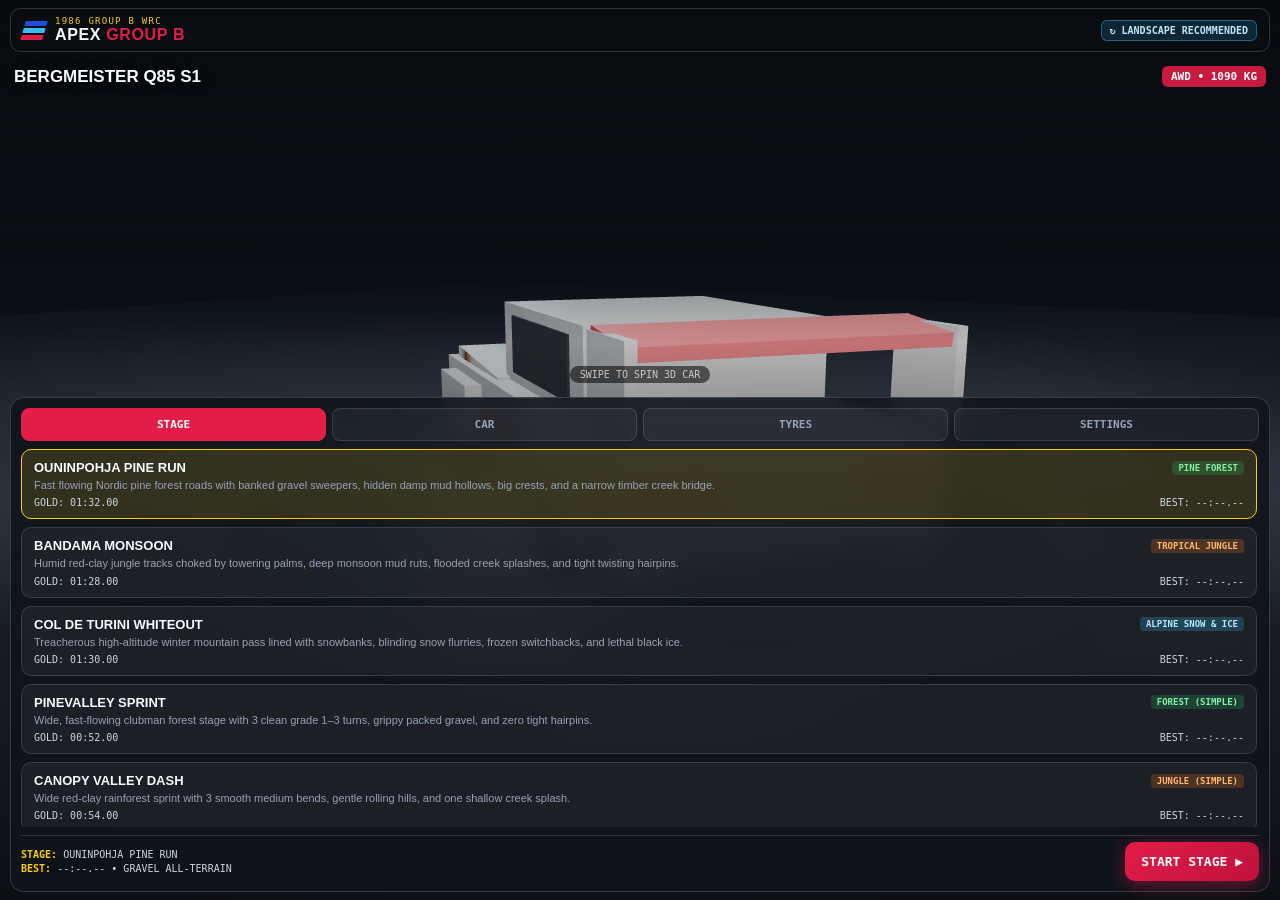
==== mobile.html @ 338846db "Add cache-busting query string to updated game scripts" ====
<!DOCTYPE html>
<html lang="en">
<head>
  <meta charset="UTF-8" />
  <meta name="viewport" content="width=device-width, initial-scale=1.0, maximum-scale=1.0, user-scalable=no, viewport-fit=cover" />
  <meta name="apple-mobile-web-app-capable" content="yes" />
  <meta name="apple-mobile-web-app-status-bar-style" content="black-translucent" />
  <title>APEX GROUP B // Mobile Rally</title>
  <link rel="stylesheet" href="mobile.css" />
</head>
<body>
  <canvas id="game-canvas"></canvas>

  <!-- ==================== MOBILE MAIN MENU ==================== -->
  <div id="main-menu" class="m-menu">
    <header class="m-header">
      <div class="m-brand">
        <div class="m-stripes"><span class="s1"></span><span class="s2"></span><span class="s3"></span></div>
        <div>
          <div class="m-kicker">1986 GROUP B WRC</div>
          <div class="m-title">APEX <span>GROUP B</span></div>
        </div>
      </div>
      <div class="m-rotate-pill">↻ LANDSCAPE RECOMMENDED</div>
    </header>

    <div class="m-main-grid">
      <div id="m-showcase-drag" class="m-showcase-area">
        <div class="m-car-banner">
          <div id="m-car-name" class="m-car-name">BERGMEISTER Q85 S1</div>
          <div id="m-car-pill" class="m-car-pill">AWD • 1090 KG</div>
        </div>
        <div class="m-drag-hint">SWIPE TO SPIN 3D CAR</div>
      </div>

      <div class="m-sheet">
      <div class="m-tabs">
        <button class="m-tab active" data-tab="m-stage-panel">STAGE</button>
        <button class="m-tab" data-tab="m-car-panel">CAR</button>
        <button class="m-tab" data-tab="m-tyre-panel">TYRES</button>
        <button class="m-tab" data-tab="m-settings-panel">SETTINGS</button>
      </div>

      <div class="m-tab-body">
        <div id="m-stage-panel" class="m-panel active">
          <div id="m-track-list" class="m-scroll-list"></div>
        </div>

        <div id="m-car-panel" class="m-panel">
          <div id="m-car-list" class="m-scroll-list"></div>
        </div>

        <div id="m-tyre-panel" class="m-panel">
          <div id="m-tyre-list" class="m-tyre-grid"></div>
        </div>

        <div id="m-settings-panel" class="m-panel">
          <div class="m-setting-row">
            <label for="m-control-mode">CONTROLS INPUT MODE</label>
            <select id="m-control-mode">
              <option value="auto" selected>AUTO DETECT (PC / PHONE)</option>
              <option value="phone">PHONE CONTROLS (TOUCH)</option>
              <option value="pc">PC CONTROLS (KEYBOARD)</option>
            </select>
          </div>

          <div class="m-setting-row">
            <label for="m-steer-mode">STEERING CONTROL</label>
            <select id="m-steer-mode">
              <option value="buttons" selected>TOUCH BUTTONS (◀ / ▶)</option>
              <option value="tilt">TILT PHONE (GYROSCOPE)</option>
            </select>
          </div>

          <div class="m-setting-row">
            <label for="m-assists">DRIVING ASSISTS</label>
            <select id="m-assists">
              <option value="off">OFF — PURE GROUP B SIM</option>
              <option value="low">LOW — CLUBMAN RALLY</option>
              <option value="medium">MEDIUM — COUNTERSTEER ASSIST</option>
              <option value="arcade" selected>ARCADE — EASY FOR EVERYONE (MAX ASSIST)</option>
            </select>
          </div>

          <div class="m-setting-row">
            <label for="m-trans">GEARBOX</label>
            <select id="m-trans">
              <option value="auto" selected>AUTOMATIC</option>
              <option value="manual">MANUAL (+ / - BUTTONS)</option>
            </select>
          </div>

          <div class="m-setting-row">
            <label for="m-steer-sens">STEERING SENSITIVITY (<span id="m-val-sens">1.00</span>x)</label>
            <input id="m-steer-sens" type="range" min="0.6" max="1.6" step="0.05" value="1.0" />
          </div>

          <div class="m-setting-row">
            <label for="m-quality">3D GRAPHICS QUALITY</label>
            <select id="m-quality">
              <option value="high">HIGH — FULL DETAIL</option>
              <option value="medium" selected>MEDIUM — SMOOTH 60 FPS (PHONE)</option>
              <option value="low">LOW — BATTERY SAVER</option>
            </select>
          </div>

          <div class="m-setting-row">
            <label for="m-units">SPEED UNITS</label>
            <select id="m-units">
              <option value="kmh" selected>KM/H</option>
              <option value="mph">MPH</option>
            </select>
          </div>

          <div class="m-setting-row m-check-row">
            <label for="m-voice">CO-PILOT VOICE NOTES</label>
            <input id="m-voice" type="checkbox" checked />
          </div>
        </div>
      </div>

      <div class="m-launch-row">
        <div class="m-summary-text">
          <div id="m-sum-track"><strong>STAGE:</strong> OUNINPOHJA PINE RUN</div>
          <div id="m-sum-best"><strong>BEST:</strong> --:--.-- • <span id="m-sum-tyre">GRAVEL</span></div>
        </div>
        <button id="m-btn-start" class="m-btn-start">START STAGE ▶</button>
      </div>
      </div>
    </div>
  </div>

  <!-- ==================== IN-RACE MOBILE HUD + TOUCH CONTROLS ==================== -->
  <div id="race-overlay" class="m-race-overlay hidden">
    <div class="m-top-bar">
      <!-- Visual Radio Commands -->
      <div id="radio-panel" class="m-radio urgency-info">
        <div class="m-radio-head">
          <span class="m-mic-dot"></span>
          <span>CO-PILOT RADIO</span>
        </div>
        <div class="m-radio-body">
          <div id="radio-turn-icon" class="m-radio-icon"></div>
          <div>
            <div class="m-radio-title">
              <span id="radio-grade-badge" class="m-grade">GO</span>
              <span id="radio-call-title">FLAT STRAIGHT</span>
            </div>
            <div class="m-status-row">
              <span id="radio-extra-note" class="m-extra">LAUNCH</span>
              <span id="radio-road-status" class="road-status status-ok">GRAVEL</span>
            </div>
          </div>
        </div>
      </div>

      <!-- Timer + Quick Cockpit Action Pills -->
      <div class="m-right-top">
        <div class="m-timer-box">
          <div class="m-timer-val" id="hud-timer">00:00.00</div>
          <div class="m-timer-sub">GOLD <span id="hud-gold-target">01:32.00</span></div>
        </div>
        <div class="m-action-pills">
          <button id="btn-glance" class="m-pill-btn" title="Glance Co-Pilot &amp; Map">👁</button>
          <button id="btn-wipers" class="m-pill-btn" title="Wipers">💧</button>
          <button id="btn-lights" class="m-pill-btn active" title="Lights">💡</button>
          <button id="btn-recover" class="m-pill-btn" title="Recover">↺</button>
          <button id="btn-pause" class="m-pill-btn" title="Pause">❚❚</button>
        </div>
        <div id="sector-toast" class="sector-toast hidden"></div>
      </div>
    </div>

    <!-- Countdown Lights -->
    <div id="countdown-banner" class="countdown-banner hidden">
      <div class="countdown-lights">
        <span class="cd-light" id="cd-l1"></span>
        <span class="cd-light" id="cd-l2"></span>
        <span class="cd-light" id="cd-l3"></span>
      </div>
      <div id="countdown-text" class="countdown-text">3</div>
    </div>

    <!-- Bottom Multi-Touch Driving Controls -->
    <div class="m-controls-layer">
      <div id="m-steer-zone" class="m-steer-zone">
        <button id="pad-left" class="touch-btn steer-pad">◀</button>
        <button id="pad-right" class="touch-btn steer-pad">▶</button>
      </div>

      <div class="m-pedals-zone">
        <div class="m-aux-row">
          <button id="pad-shift-down" class="touch-btn shift-pad hidden">−</button>
          <button id="pad-shift-up" class="touch-btn shift-pad hidden">+</button>
          <button id="pad-hb" class="touch-btn hb-pad">HANDBRAKE</button>
        </div>
        <div class="m-main-pedals">
          <button id="pad-brake" class="touch-btn brake-pad">BRAKE<br/>REV</button>
          <button id="pad-gas" class="touch-btn gas-pad">GAS</button>
        </div>
      </div>
    </div>
  </div>

  <!-- ==================== PAUSE & FINISH MODALS ==================== -->
  <div id="pause-modal" class="modal-backdrop hidden">
    <div class="modal-card">
      <h2>STAGE PAUSED</h2>
      <p id="pause-stage-info" style="color:#94a3b8;font-size:13px;"></p>
      <div class="modal-actions">
        <button id="btn-resume" class="m-btn-start">RESUME STAGE</button>
        <button id="btn-restart" class="btn-secondary">RESTART STAGE</button>
        <button id="btn-quit-menu" class="btn-secondary">MAIN MENU</button>
      </div>
    </div>
  </div>

  <div id="finish-modal" class="modal-backdrop hidden">
    <div class="modal-card">
      <div id="finish-medal-badge" class="finish-medal gold">GOLD STAGE TIME</div>
      <h2 id="finish-stage-title">STAGE COMPLETE</h2>
      <div class="finish-time-big" id="finish-total-time">01:31.42</div>
      <div id="finish-pb-banner" class="pb-banner hidden">★ NEW PERSONAL RECORD! ★</div>
      <div class="finish-stats-grid">
        <div><span>SECTOR 1</span><strong id="fin-s1">--:--.--</strong></div>
        <div><span>SECTOR 2</span><strong id="fin-s2">--:--.--</strong></div>
        <div><span>TOP SPEED</span><strong id="fin-top-spd">172 KM/H</strong></div>
        <div><span>MAX DRIFT</span><strong id="fin-drift">42°</strong></div>
        <div><span>TYRE HEALTH</span><strong id="fin-tyre">94%</strong></div>
        <div><span>OFF-TRACKS</span><strong id="fin-off">0</strong></div>
      </div>
      <div class="modal-actions">
        <button id="btn-finish-next" class="m-btn-start">NEXT STAGE ▶</button>
        <button id="btn-finish-retry" class="btn-secondary">RETRY STAGE</button>
        <button id="btn-finish-menu" class="btn-secondary">MAIN MENU</button>
      </div>
    </div>
  </div>

  <script src="vendor/three.min.js"></script>
  <script src="src/data.js"></script>
  <script src="src/textures.js"></script>
  <script src="src/audio.js"></script>
  <script src="src/tracks.js"></script>
  <script src="src/carVisuals.js?v=2"></script>
  <script src="src/physics.js?v=2"></script>
  <script src="src/mobile.js?v=2"></script>
</body>
</html>
---- mobile.css ----
:root {
  --bg-dark: rgba(11, 14, 19, 0.90);
  --bg-card: rgba(15, 20, 28, 0.88);
  --border: rgba(255, 255, 255, 0.16);
  --text: #f8fafc;
  --muted: #94a3b8;
  --accent-red: #e11d48;
  --accent-gold: #facc15;
  --accent-blue: #38bdf8;
  --accent-green: #22c55e;
  --font-ui: -apple-system, BlinkMacSystemFont, 'SF Pro Display', 'Segoe UI', Roboto, sans-serif;
  --font-mono: 'SFMono-Regular', Menlo, Consolas, monospace;
}

* {
  box-sizing: border-box;
  margin: 0;
  padding: 0;
  -webkit-user-select: none;
  user-select: none;
  -webkit-touch-callout: none;
  -webkit-tap-highlight-color: transparent;
}

html, body {
  position: fixed;
  top: 0;
  right: 0;
  bottom: 0;
  left: 0;
  width: 100%;
  height: 100%;
  overflow: hidden;
  background: #090b10;
  color: var(--text);
  font-family: var(--font-ui);
  touch-action: manipulation;
  overscroll-behavior: none;
}

#game-canvas {
  position: fixed;
  top: 0;
  right: 0;
  bottom: 0;
  left: 0;
  width: 100%;
  height: 100%;
  display: block;
  touch-action: none;
}

button, select, input {
  touch-action: manipulation;
}

.hidden {
  display: none !important;
}

/* ==================== MOBILE MAIN MENU (PORTRAIT + HORIZONTAL) ==================== */
.m-menu {
  position: fixed;
  top: 0;
  right: 0;
  bottom: 0;
  left: 0;
  z-index: 10;
  display: flex;
  flex-direction: column;
  gap: 8px;
  padding: max(8px, env(safe-area-inset-top)) max(10px, env(safe-area-inset-right)) max(8px, env(safe-area-inset-bottom)) max(10px, env(safe-area-inset-left));
  background: linear-gradient(180deg, rgba(8,10,15,0.86) 0%, rgba(8,10,15,0.18) 38%, rgba(8,10,15,0.82) 70%, rgba(8,10,15,0.96) 100%);
}

.m-header {
  display: flex;
  align-items: center;
  justify-content: space-between;
  gap: 8px;
  padding: 7px 12px;
  background: var(--bg-dark);
  border: 1px solid var(--border);
  border-radius: 10px;
  backdrop-filter: blur(10px);
  flex-shrink: 0;
}

.m-brand {
  display: flex;
  align-items: center;
  gap: 10px;
}

.m-stripes {
  display: flex;
  flex-direction: column;
  gap: 2px;
  width: 22px;
  transform: skewX(-16deg);
}
.m-stripes span { height: 5px; border-radius: 1px; }
.m-stripes .s1 { background: #1d4ed8; }
.m-stripes .s2 { background: #38bdf8; }
.m-stripes .s3 { background: #e11d48; }

.m-kicker {
  font-family: var(--font-mono);
  font-size: 9px;
  letter-spacing: 0.14em;
  color: var(--accent-gold);
}
.m-title {
  font-size: 16px;
  font-weight: 900;
  letter-spacing: 0.04em;
}
.m-title span { color: var(--accent-red); }

.m-rotate-pill {
  font-family: var(--font-mono);
  font-size: 10px;
  font-weight: 700;
  padding: 4px 8px;
  border-radius: 6px;
  background: rgba(56, 189, 248, 0.15);
  border: 1px solid rgba(56, 189, 248, 0.4);
  color: #bae6fd;
  white-space: nowrap;
}

.m-main-grid {
  flex: 1;
  min-height: 0;
  display: flex;
  flex-direction: column;
  gap: 8px;
}

/* 3D Showcase Drag Area */
.m-showcase-area {
  flex: 1;
  min-height: 110px;
  display: flex;
  flex-direction: column;
  justify-content: space-between;
  padding: 6px 4px;
  touch-action: none;
}

.m-car-banner {
  display: flex;
  justify-content: space-between;
  align-items: center;
  gap: 8px;
}

.m-car-name {
  font-size: 17px;
  font-weight: 900;
  text-shadow: 0 2px 10px rgba(0,0,0,0.85);
}

.m-car-pill {
  font-family: var(--font-mono);
  font-size: 11px;
  font-weight: 800;
  padding: 4px 9px;
  border-radius: 6px;
  background: rgba(225, 29, 72, 0.88);
  color: #fff;
  white-space: nowrap;
}

.m-drag-hint {
  align-self: center;
  font-family: var(--font-mono);
  font-size: 10px;
  color: rgba(255,255,255,0.7);
  background: rgba(0,0,0,0.55);
  padding: 3px 10px;
  border-radius: 12px;
}

/* Bottom/Right Mobile Sheet */
.m-sheet {
  background: var(--bg-card);
  border: 1px solid var(--border);
  border-radius: 14px;
  padding: 10px;
  backdrop-filter: blur(12px);
  display: flex;
  flex-direction: column;
  gap: 8px;
  max-height: 55dvh;
}

.m-tabs {
  display: grid;
  grid-template-columns: repeat(4, 1fr);
  gap: 6px;
  flex-shrink: 0;
}

.m-tab {
  padding: 9px 4px;
  border-radius: 8px;
  border: 1px solid rgba(255,255,255,0.12);
  background: rgba(255,255,255,0.05);
  color: var(--muted);
  font-family: var(--font-mono);
  font-size: 11px;
  font-weight: 800;
  text-align: center;
}
.m-tab.active {
  background: var(--accent-red);
  border-color: var(--accent-red);
  color: #fff;
}

.m-tab-body {
  flex: 1;
  min-height: 0;
  overflow-y: auto;
  -webkit-overflow-scrolling: touch;
  touch-action: pan-y;
  padding-right: 2px;
}

.m-panel { display: none; }
.m-panel.active { display: block; }

.m-scroll-list {
  display: flex;
  flex-direction: column;
  gap: 8px;
}

.m-card {
  padding: 10px 12px;
  border-radius: 10px;
  border: 1px solid rgba(255,255,255,0.12);
  background: rgba(255,255,255,0.05);
}
.m-card.selected {
  border-color: var(--accent-gold);
  background: rgba(250, 204, 21, 0.14);
}
.m-card-row {
  display: flex;
  justify-content: space-between;
  align-items: center;
  gap: 8px;
  margin-bottom: 3px;
}
.m-card-title { font-size: 13px; font-weight: 800; }
.m-card-sub { font-size: 11px; color: var(--muted); line-height: 1.3; }
.m-card-meta {
  display: flex;
  justify-content: space-between;
  margin-top: 5px;
  font-family: var(--font-mono);
  font-size: 10px;
  color: #cbd5e1;
}

.biome-pill {
  font-family: var(--font-mono);
  font-size: 9px;
  font-weight: 800;
  padding: 2px 6px;
  border-radius: 4px;
  white-space: nowrap;
}
.biome-forest { background: rgba(34,197,94,0.22); color: #86efac; }
.biome-jungle { background: rgba(249,115,22,0.22); color: #fdba74; }
.biome-snow { background: rgba(56,189,248,0.22); color: #bae6fd; }

.m-tyre-grid {
  display: grid;
  grid-template-columns: 1fr 1fr;
  gap: 8px;
}

.m-setting-row {
  display: flex;
  flex-direction: column;
  gap: 5px;
  margin-bottom: 10px;
}
.m-setting-row label {
  font-family: var(--font-mono);
  font-size: 11px;
  color: #cbd5e1;
}
.m-setting-row select,
.m-setting-row input[type="range"] {
  width: 100%;
  padding: 8px;
  border-radius: 7px;
  background: #0f172a;
  color: #fff;
  border: 1px solid rgba(255,255,255,0.2);
  font-size: 13px;
  accent-color: var(--accent-red);
}
.m-check-row {
  flex-direction: row;
  align-items: center;
  justify-content: space-between;
}
.m-check-row input { width: 22px; height: 22px; accent-color: var(--accent-red); }

.m-launch-row {
  display: flex;
  align-items: center;
  justify-content: space-between;
  gap: 10px;
  padding-top: 6px;
  border-top: 1px solid rgba(255,255,255,0.12);
  flex-shrink: 0;
}

.m-summary-text {
  font-family: var(--font-mono);
  font-size: 10px;
  color: #cbd5e1;
  line-height: 1.35;
}
.m-summary-text strong { color: var(--accent-gold); }

.m-btn-start {
  padding: 12px 16px;
  border: none;
  border-radius: 10px;
  background: linear-gradient(135deg, #e11d48, #be123c);
  color: #fff;
  font-family: var(--font-mono);
  font-size: 13px;
  font-weight: 900;
  white-space: nowrap;
  box-shadow: 0 4px 18px rgba(225,29,72,0.45);
}

/* ==================== HORIZONTAL / LANDSCAPE MENU LAYOUT ==================== */
@media (orientation: landscape) and (max-height: 580px) {
  .m-rotate-pill { display: none; }
  .m-header { padding: 5px 12px; }
  .m-main-grid {
    flex-direction: row;
    align-items: stretch;
    gap: 10px;
  }
  .m-showcase-area {
    flex: 0 0 43%;
    min-height: 0;
    padding: 4px;
  }
  .m-sheet {
    flex: 1;
    max-height: none;
    height: 100%;
    padding: 8px 10px;
  }
  .m-tab { padding: 7px 4px; font-size: 10px; }
  .m-btn-start { padding: 10px 14px; font-size: 12px; }
}

/* ==================== IN-RACE MOBILE HUD & TOUCH CONTROLS ==================== */
.m-race-overlay {
  position: fixed;
  top: 0;
  right: 0;
  bottom: 0;
  left: 0;
  overflow: hidden;
  z-index: 5;
  pointer-events: none;
  touch-action: none;
}

.m-top-bar {
  position: absolute;
  top: max(6px, env(safe-area-inset-top));
  left: max(8px, env(safe-area-inset-left));
  right: max(8px, env(safe-area-inset-right));
  display: flex;
  justify-content: space-between;
  align-items: flex-start;
  gap: 6px;
  max-width: 100%;
}

.m-radio {
  flex: 1 1 auto;
  min-width: 0;
  max-width: 280px;
  background: rgba(11, 15, 22, 0.85);
  border: 2px solid rgba(56, 189, 248, 0.7);
  border-radius: 10px;
  padding: 6px 8px;
  backdrop-filter: blur(6px);
}
.m-radio.urgency-danger { border-color: #ef4444; }
.m-radio.urgency-warn { border-color: #facc15; }

.m-radio-head {
  display: flex;
  align-items: center;
  gap: 6px;
  font-family: var(--font-mono);
  font-size: 9px;
  color: var(--muted);
  margin-bottom: 3px;
}
.m-mic-dot { width: 7px; height: 7px; border-radius: 50%; background: #22c55e; }

.m-radio-body {
  display: flex;
  align-items: center;
  gap: 8px;
}

.m-radio-icon {
  width: 40px;
  height: 40px;
  border-radius: 7px;
  background: rgba(255,255,255,0.06);
  display: flex;
  align-items: center;
  justify-content: center;
  flex-shrink: 0;
}

.m-radio-title {
  font-size: 13px;
  font-weight: 900;
  display: flex;
  align-items: center;
  gap: 5px;
}

.m-grade {
  font-family: var(--font-mono);
  font-size: 12px;
  font-weight: 900;
  padding: 1px 6px;
  border-radius: 4px;
  background: #38bdf8;
  color: #090d14;
}
.urgency-danger .m-grade { background: #ef4444; color: #fff; }
.urgency-warn .m-grade { background: #facc15; color: #111; }

.m-status-row {
  display: flex;
  align-items: center;
  gap: 5px;
  margin-top: 2px;
  flex-wrap: wrap;
}
.m-extra { font-family: var(--font-mono); font-size: 9px; color: #e2e8f0; }

.road-status {
  font-family: var(--font-mono);
  font-size: 9px;
  font-weight: 800;
  padding: 2px 5px;
  border-radius: 4px;
}
.status-ok { background: rgba(34,197,94,0.22); color: #86efac; }
.status-warn { background: rgba(250,204,21,0.22); color: #fde047; }
.status-danger { background: rgba(239,68,68,0.28); color: #fca5a5; }
.status-ice { background: rgba(56,189,248,0.28); color: #bae6fd; }

.m-right-top {
  display: flex;
  flex-direction: column;
  align-items: flex-end;
  gap: 5px;
  flex-shrink: 0;
}

.m-timer-box {
  background: rgba(11, 15, 22, 0.85);
  border: 1px solid var(--border);
  border-radius: 9px;
  padding: 5px 9px;
  text-align: right;
  backdrop-filter: blur(6px);
}
.m-timer-val { font-family: var(--font-mono); font-size: 18px; font-weight: 900; }
.m-timer-sub { font-family: var(--font-mono); font-size: 9px; color: var(--accent-gold); }

.m-action-pills {
  display: flex;
  gap: 5px;
  pointer-events: auto;
  touch-action: none;
}

.m-pill-btn {
  width: 34px;
  height: 32px;
  border-radius: 8px;
  border: 1px solid rgba(255,255,255,0.24);
  background: rgba(15, 20, 28, 0.84);
  color: #fff;
  font-size: 14px;
  font-weight: 800;
  display: flex;
  align-items: center;
  justify-content: center;
  touch-action: manipulation;
}
.m-pill-btn.active {
  border-color: var(--accent-gold);
  background: rgba(250, 204, 21, 0.25);
}

.sector-toast {
  padding: 3px 7px;
  border-radius: 5px;
  font-family: var(--font-mono);
  font-size: 10px;
  font-weight: 800;
  background: rgba(34,197,94,0.32);
  color: #86efac;
}
.sector-toast.slow { background: rgba(239,68,68,0.32); color: #fca5a5; }

/* Touch Controls Zone */
.m-controls-layer {
  position: absolute;
  bottom: max(10px, env(safe-area-inset-bottom));
  left: max(12px, env(safe-area-inset-left));
  right: max(12px, env(safe-area-inset-right));
  display: flex;
  justify-content: space-between;
  align-items: flex-end;
  pointer-events: none;
}

.m-steer-zone {
  display: flex;
  gap: 10px;
  pointer-events: auto;
  touch-action: none;
}

.touch-btn {
  border-radius: 14px;
  border: 2px solid rgba(255,255,255,0.24);
  background: rgba(15, 20, 28, 0.50);
  backdrop-filter: blur(4px);
  color: #fff;
  font-family: var(--font-mono);
  font-weight: 900;
  display: flex;
  flex-direction: column;
  align-items: center;
  justify-content: center;
  touch-action: none;
  transition: transform 0.05s ease, background 0.05s ease;
}

.touch-btn.pressed {
  transform: scale(0.93);
  background: rgba(255, 255, 255, 0.26);
  border-color: #fff;
}

.steer-pad {
  width: 78px;
  height: 78px;
  font-size: 26px;
}

.m-pedals-zone {
  display: flex;
  flex-direction: column;
  align-items: flex-end;
  gap: 7px;
  pointer-events: auto;
  touch-action: none;
}

.m-aux-row {
  display: flex;
  gap: 7px;
}

.hb-pad {
  width: 82px;
  height: 40px;
  font-size: 10px;
  border-color: rgba(250, 204, 21, 0.55);
  color: var(--accent-gold);
}
.hb-pad.pressed { background: rgba(250, 204, 21, 0.35); }

.shift-pad {
  width: 42px;
  height: 40px;
  font-size: 16px;
}

.m-main-pedals {
  display: flex;
  gap: 9px;
  align-items: flex-end;
}

.brake-pad {
  width: 72px;
  height: 74px;
  font-size: 11px;
  border-color: rgba(239, 68, 68, 0.6);
  background: rgba(127, 29, 29, 0.45);
}
.brake-pad.pressed { background: rgba(239, 68, 68, 0.58); }

.gas-pad {
  width: 80px;
  height: 100px;
  font-size: 12px;
  border-color: rgba(34, 197, 94, 0.65);
  background: rgba(20, 83, 45, 0.46);
}
.gas-pad.pressed { background: rgba(34, 197, 94, 0.58); }

/* Horizontal In-Race Compact Controls */
@media (orientation: landscape) and (max-height: 500px) {
  .m-radio { max-width: 245px; padding: 5px 8px; }
  .m-radio-icon { width: 34px; height: 34px; }
  .m-radio-title { font-size: 12px; }
  .m-timer-val { font-size: 16px; }
  .steer-pad { width: 72px; height: 72px; font-size: 22px; }
  .gas-pad { width: 74px; height: 86px; }
  .brake-pad { width: 66px; height: 64px; }
  .hb-pad { width: 74px; height: 36px; }
}

/* Countdown & Modals */
.countdown-banner {
  position: absolute;
  top: 34%;
  left: 50%;
  transform: translate(-50%, -50%);
  display: flex;
  flex-direction: column;
  align-items: center;
  gap: 6px;
  padding: 12px 24px;
  background: rgba(10,14,20,0.88);
  border: 2px solid rgba(255,255,255,0.22);
  border-radius: 12px;
}
.countdown-lights { display: flex; gap: 10px; }
.cd-light { width: 16px; height: 16px; border-radius: 50%; background: #27272a; }
.cd-light.red { background: #ef4444; box-shadow: 0 0 14px #ef4444; }
.cd-light.green { background: #22c55e; box-shadow: 0 0 14px #22c55e; }
.countdown-text { font-family: var(--font-mono); font-size: 34px; font-weight: 900; }

.modal-backdrop {
  position: fixed;
  top: 0;
  right: 0;
  bottom: 0;
  left: 0;
  background: rgba(6,9,14,0.82);
  backdrop-filter: blur(8px);
  display: flex;
  align-items: center;
  justify-content: center;
  padding: 12px;
  z-index: 25;
}

.modal-card {
  width: 100%;
  max-width: 390px;
  max-height: 90dvh;
  overflow-y: auto;
  padding: 18px;
  border-radius: 14px;
  background: #0f141d;
  border: 1px solid rgba(255,255,255,0.18);
  display: flex;
  flex-direction: column;
  align-items: center;
  text-align: center;
  gap: 8px;
}

.modal-actions {
  width: 100%;
  display: flex;
  flex-direction: column;
  gap: 8px;
  margin-top: 6px;
}

.btn-secondary {
  padding: 11px;
  border-radius: 9px;
  border: 1px solid rgba(255,255,255,0.22);
  background: rgba(255,255,255,0.08);
  color: #fff;
  font-family: var(--font-mono);
  font-size: 13px;
  font-weight: 700;
}

.finish-medal {
  font-family: var(--font-mono);
  font-size: 11px;
  font-weight: 900;
  padding: 4px 12px;
  border-radius: 20px;
}
.finish-medal.gold { background: rgba(250,204,21,0.2); color: #facc15; border: 1px solid #facc15; }
.finish-medal.silver { background: rgba(203,213,225,0.2); color: #e2e8f0; border: 1px solid #94a3b8; }
.finish-medal.bronze { background: rgba(217,119,6,0.22); color: #fdba74; border: 1px solid #d97706; }
.finish-time-big { font-family: var(--font-mono); font-size: 32px; font-weight: 900; color: var(--accent-gold); }
.pb-banner { font-family: var(--font-mono); font-size: 11px; font-weight: 800; color: #4ade80; }

.finish-stats-grid {
  width: 100%;
  display: grid;
  grid-template-columns: repeat(3, 1fr);
  gap: 6px;
}
.finish-stats-grid div {
  background: rgba(255,255,255,0.05);
  border-radius: 8px;
  padding: 6px 4px;
  display: flex;
  flex-direction: column;
  gap: 2px;
}
.finish-stats-grid span { font-family: var(--font-mono); font-size: 9px; color: var(--muted); }
.finish-stats-grid strong { font-family: var(--font-mono); font-size: 12px; }
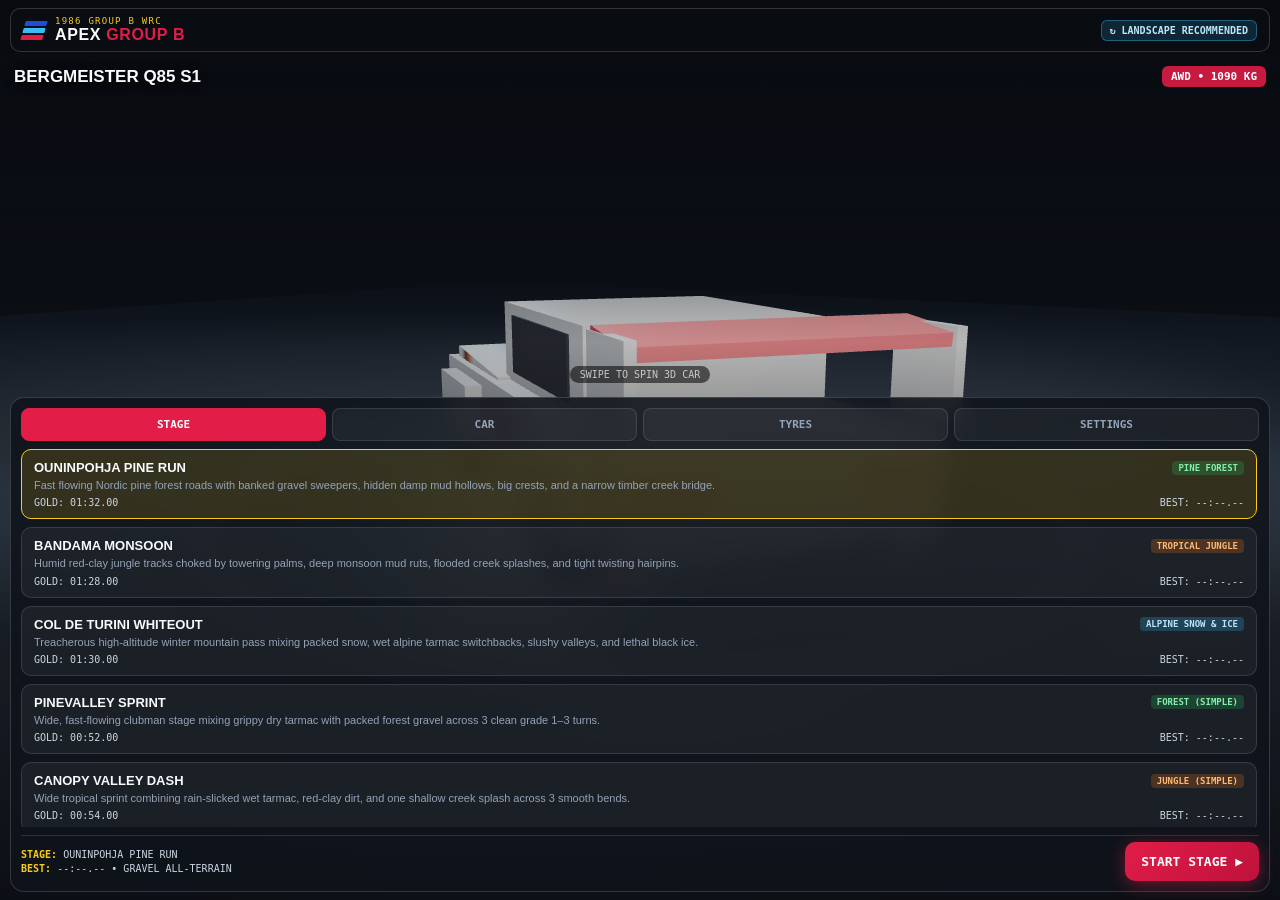
==== commit c1d8d167: "Remake tarmac/wet tarmac/snow road types, add stages, and fix mobile UI" ====
--- a/mobile.html
+++ b/mobile.html
@@ -6,7 +6,7 @@
   <meta name="apple-mobile-web-app-capable" content="yes" />
   <meta name="apple-mobile-web-app-status-bar-style" content="black-translucent" />
   <title>APEX GROUP B // Mobile Rally</title>
-  <link rel="stylesheet" href="mobile.css" />
+  <link rel="stylesheet" href="mobile.css?v=3" />
 </head>
 <body>
   <canvas id="game-canvas"></canvas>
@@ -238,12 +238,12 @@
   </div>
 
   <script src="vendor/three.min.js"></script>
-  <script src="src/data.js"></script>
-  <script src="src/textures.js"></script>
-  <script src="src/audio.js"></script>
-  <script src="src/tracks.js"></script>
-  <script src="src/carVisuals.js?v=2"></script>
-  <script src="src/physics.js?v=2"></script>
-  <script src="src/mobile.js?v=2"></script>
+  <script src="src/data.js?v=3"></script>
+  <script src="src/textures.js?v=3"></script>
+  <script src="src/audio.js?v=3"></script>
+  <script src="src/tracks.js?v=3"></script>
+  <script src="src/carVisuals.js?v=3"></script>
+  <script src="src/physics.js?v=3"></script>
+  <script src="src/mobile.js?v=3"></script>
 </body>
 </html>
--- a/mobile.css
+++ b/mobile.css
@@ -276,6 +276,8 @@
 .biome-forest { background: rgba(34,197,94,0.22); color: #86efac; }
 .biome-jungle { background: rgba(249,115,22,0.22); color: #fdba74; }
 .biome-snow { background: rgba(56,189,248,0.22); color: #bae6fd; }
+.biome-tarmac { background: rgba(148,163,184,0.26); color: #e2e8f0; }
+.biome-wet_tarmac { background: rgba(14,165,233,0.26); color: #7dd3fc; }
 
 .m-tyre-grid {
   display: grid;
@@ -355,10 +357,14 @@
   .m-showcase-area {
     flex: 0 0 43%;
     min-height: 0;
+    min-width: 0;
     padding: 4px;
   }
+  .m-car-name { font-size: 15px; }
   .m-sheet {
     flex: 1;
+    min-width: 0;
+    min-height: 0;
     max-height: none;
     height: 100%;
     padding: 8px 10px;
@@ -642,6 +648,25 @@
   .hb-pad { width: 74px; height: 36px; }
 }
 
+/* Narrow Portrait Phones (preserve radio panel width & clean gap between left steer / right pedals) */
+@media (max-width: 480px) {
+  .m-tyre-grid { grid-template-columns: 1fr; }
+  .m-action-pills { gap: 3px; }
+  .m-pill-btn { width: 28px; height: 28px; font-size: 12px; border-radius: 7px; }
+  .m-timer-box { padding: 4px 7px; }
+  .m-timer-val { font-size: 15px; }
+  .m-radio { padding: 5px 7px; }
+  .m-radio-icon { width: 34px; height: 34px; }
+  .m-radio-title { font-size: 11px; }
+  .m-grade { font-size: 11px; padding: 1px 5px; }
+  .m-controls-layer { left: max(8px, env(safe-area-inset-left)); right: max(8px, env(safe-area-inset-right)); }
+  .m-steer-zone { gap: 7px; }
+  .steer-pad { width: 64px; height: 64px; font-size: 22px; }
+  .brake-pad { width: 60px; height: 64px; font-size: 10px; }
+  .gas-pad { width: 68px; height: 84px; font-size: 11px; }
+  .hb-pad { width: 72px; height: 34px; font-size: 9px; }
+}
+
 /* Countdown & Modals */
 .countdown-banner {
   position: absolute;
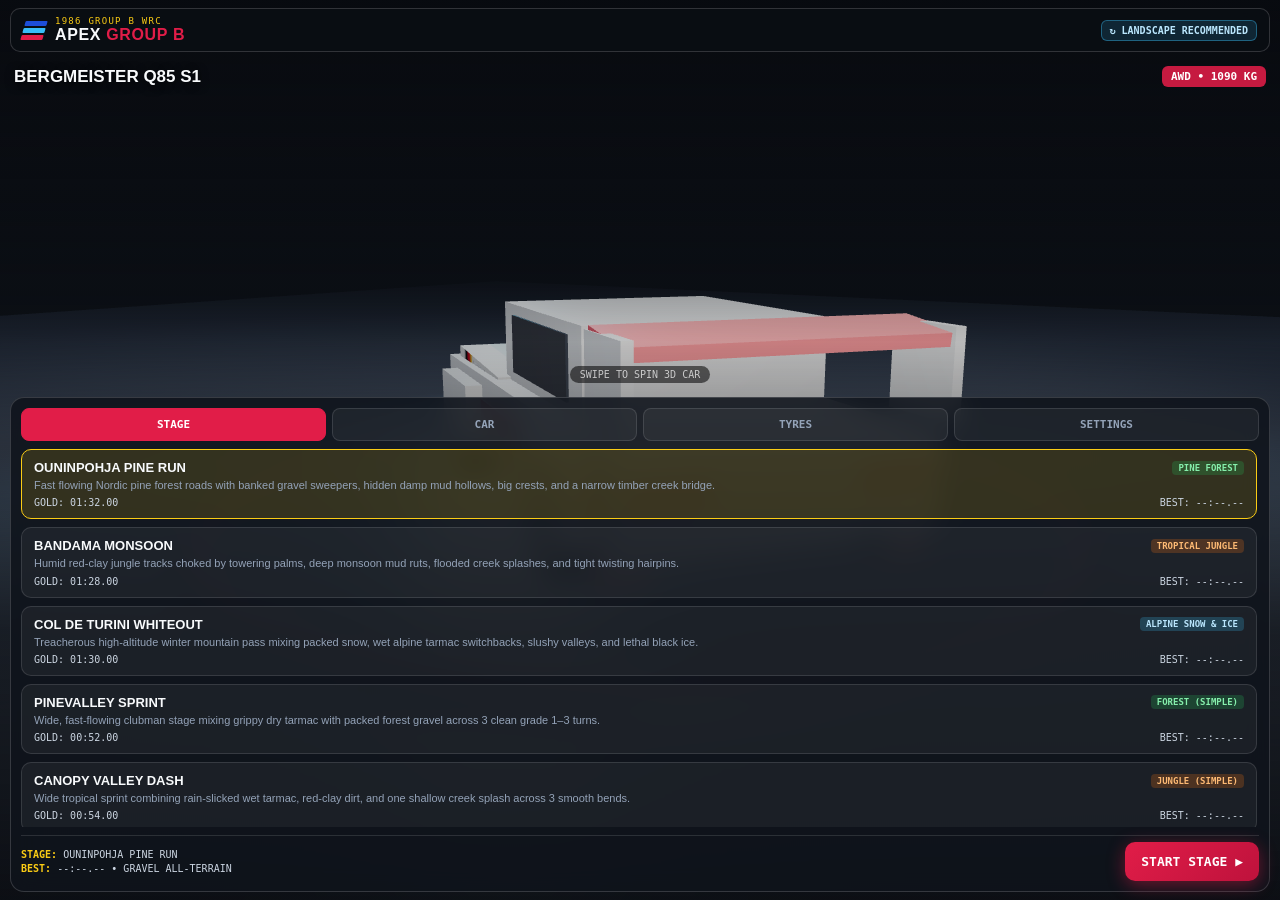
==== commit d52e69a0: "Add High-preset ReShade pipeline, remade lighting, and HD road/livery textures" ====
--- a/mobile.html
+++ b/mobile.html
@@ -6,7 +6,7 @@
   <meta name="apple-mobile-web-app-capable" content="yes" />
   <meta name="apple-mobile-web-app-status-bar-style" content="black-translucent" />
   <title>APEX GROUP B // Mobile Rally</title>
-  <link rel="stylesheet" href="mobile.css?v=3" />
+  <link rel="stylesheet" href="mobile.css?v=4" />
 </head>
 <body>
   <canvas id="game-canvas"></canvas>
@@ -98,7 +98,7 @@
           <div class="m-setting-row">
             <label for="m-quality">3D GRAPHICS QUALITY</label>
             <select id="m-quality">
-              <option value="high">HIGH — FULL DETAIL</option>
+              <option value="high">HIGH — RESHADE ULTRA (HD TEXTURES &amp; LIGHTING)</option>
               <option value="medium" selected>MEDIUM — SMOOTH 60 FPS (PHONE)</option>
               <option value="low">LOW — BATTERY SAVER</option>
             </select>
@@ -238,12 +238,13 @@
   </div>
 
   <script src="vendor/three.min.js"></script>
-  <script src="src/data.js?v=3"></script>
-  <script src="src/textures.js?v=3"></script>
-  <script src="src/audio.js?v=3"></script>
-  <script src="src/tracks.js?v=3"></script>
-  <script src="src/carVisuals.js?v=3"></script>
-  <script src="src/physics.js?v=3"></script>
-  <script src="src/mobile.js?v=3"></script>
+  <script src="src/data.js?v=4"></script>
+  <script src="src/textures.js?v=4"></script>
+  <script src="src/audio.js?v=4"></script>
+  <script src="src/tracks.js?v=4"></script>
+  <script src="src/carVisuals.js?v=4"></script>
+  <script src="src/physics.js?v=4"></script>
+  <script src="src/reshade.js?v=4"></script>
+  <script src="src/mobile.js?v=4"></script>
 </body>
 </html>
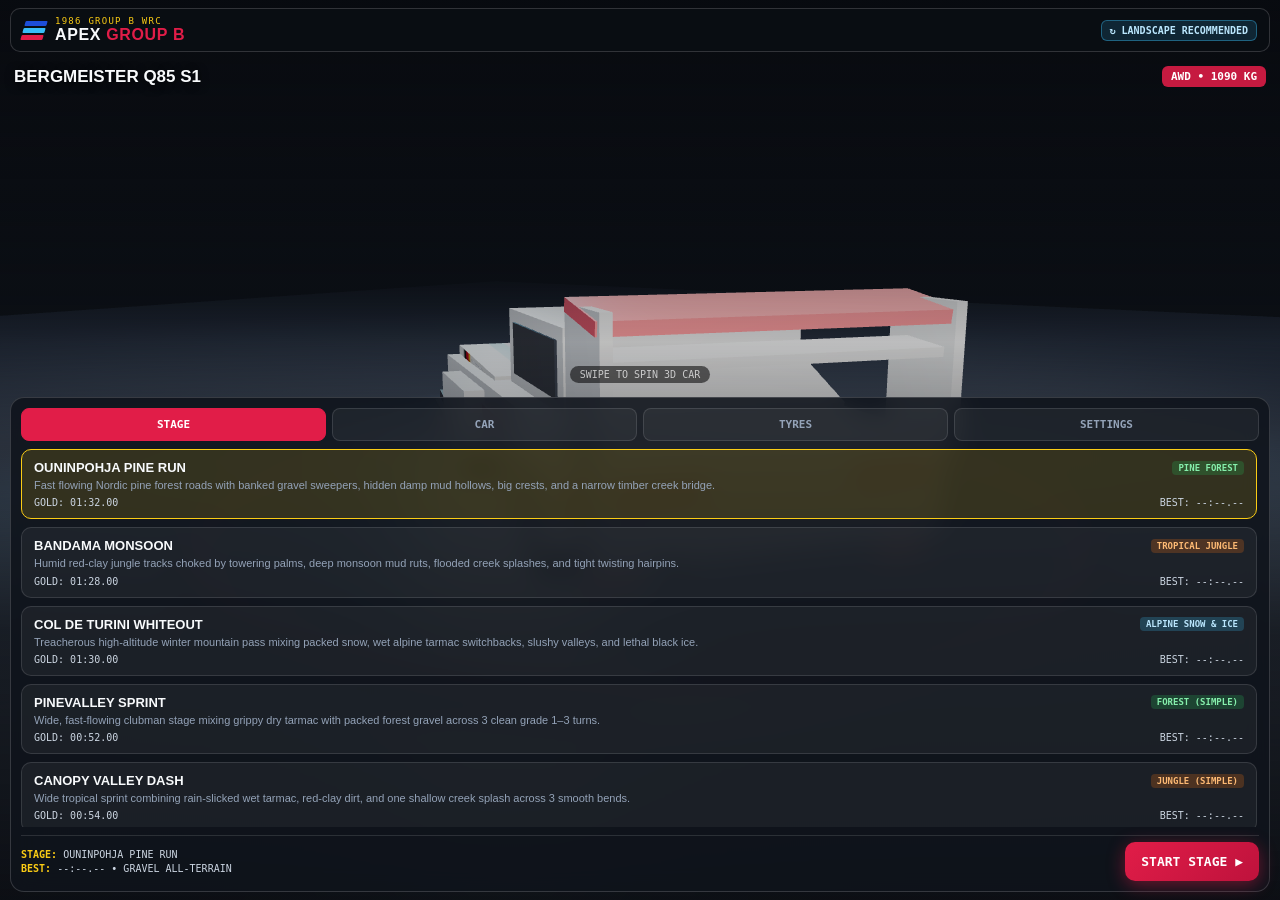
==== commit bb5fc5c5: "Build distinct spec-accurate 3D exterior & cockpit models for all 4 Group B cars" ====
--- a/mobile.html
+++ b/mobile.html
@@ -242,7 +242,7 @@
   <script src="src/textures.js?v=4"></script>
   <script src="src/audio.js?v=4"></script>
   <script src="src/tracks.js?v=4"></script>
-  <script src="src/carVisuals.js?v=4"></script>
+  <script src="src/carVisuals.js?v=5"></script>
   <script src="src/physics.js?v=4"></script>
   <script src="src/reshade.js?v=4"></script>
   <script src="src/mobile.js?v=4"></script>
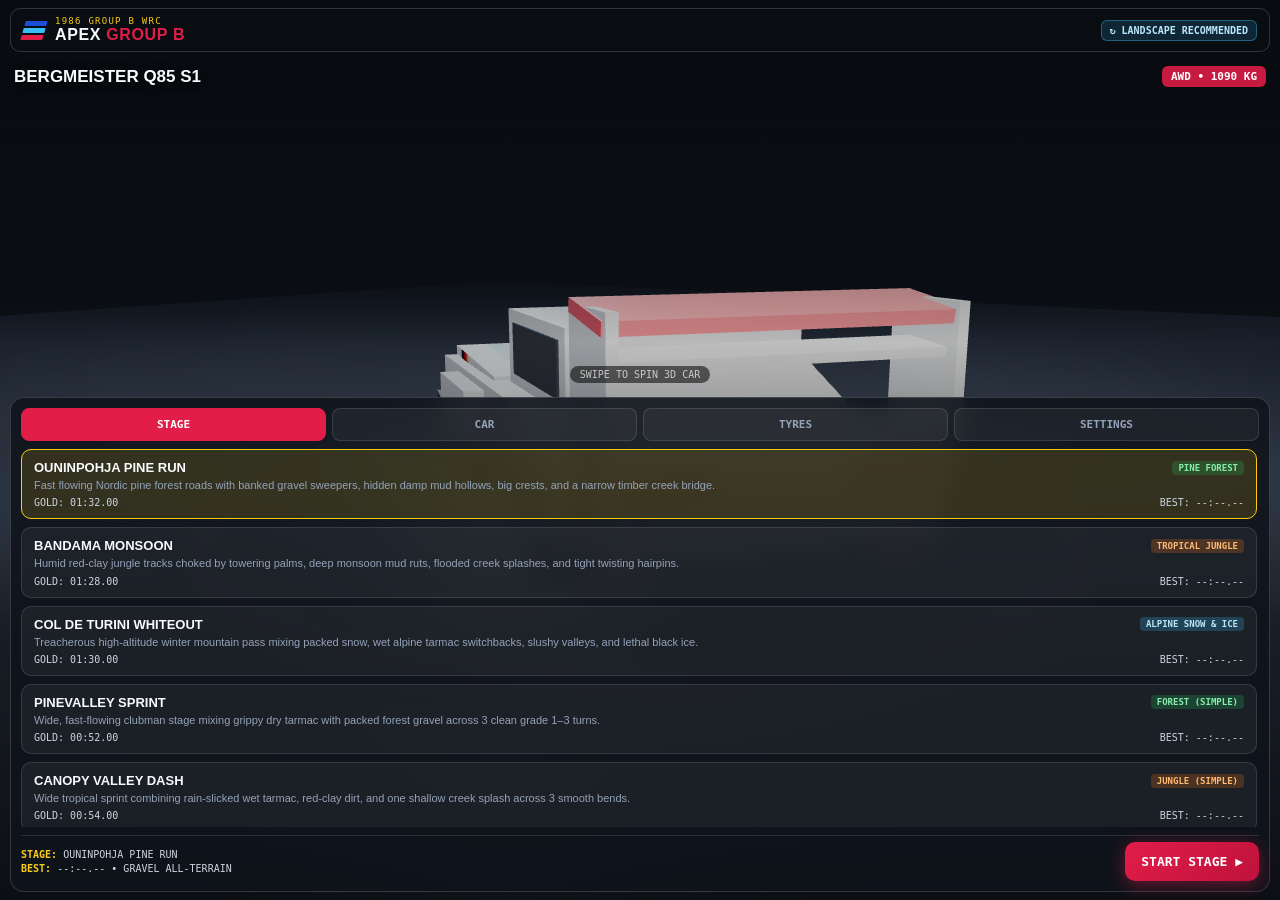
==== commit 2c3422a1: "Refactor engine core, unify desktop/mobile stage loops and add GPU memory disposal" ====
--- a/mobile.html
+++ b/mobile.html
@@ -245,6 +245,7 @@
   <script src="src/carVisuals.js?v=5"></script>
   <script src="src/physics.js?v=4"></script>
   <script src="src/reshade.js?v=4"></script>
-  <script src="src/mobile.js?v=4"></script>
+  <script src="src/core.js?v=6"></script>
+  <script src="src/mobile.js?v=6"></script>
 </body>
 </html>
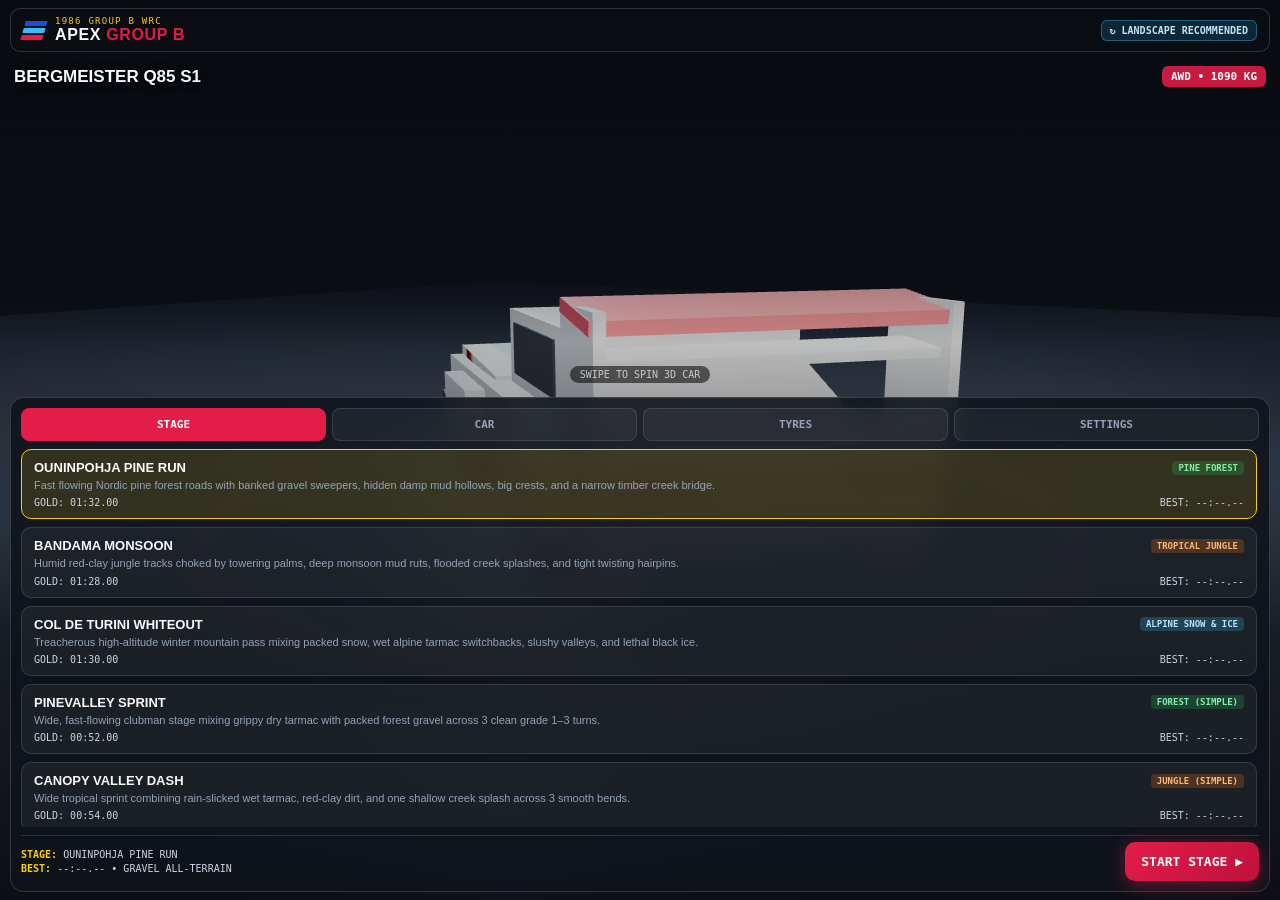
==== commit 178419d9: "feat(weather): add dynamic weather presets with surface-primary grip modifiers" ====
--- a/mobile.html
+++ b/mobile.html
@@ -101,6 +101,17 @@
               <option value="high">HIGH — RESHADE ULTRA (HD TEXTURES &amp; LIGHTING)</option>
               <option value="medium" selected>MEDIUM — SMOOTH 60 FPS (PHONE)</option>
               <option value="low">LOW — BATTERY SAVER</option>
+            </select>
+          </div>
+          <div class="m-setting-row">
+            <label for="m-weather">STAGE WEATHER</label>
+            <select id="m-weather">
+              <option value="auto" selected>STAGE DEFAULT (AUTO)</option>
+              <option value="clear">CLEAR SKY (0% GRIP)</option>
+              <option value="overcast">OVERCAST (-2% GRIP)</option>
+              <option value="rain">RAIN (-6% GRIP)</option>
+              <option value="snow">SNOWFALL (-8% GRIP)</option>
+              <option value="storm">HEAVY STORM (-10% GRIP)</option>
             </select>
           </div>
 
@@ -238,14 +249,14 @@
   </div>
 
   <script src="vendor/three.min.js"></script>
-  <script src="src/data.js?v=4"></script>
+  <script src="src/data.js?v=7"></script>
   <script src="src/textures.js?v=4"></script>
   <script src="src/audio.js?v=4"></script>
-  <script src="src/tracks.js?v=4"></script>
-  <script src="src/carVisuals.js?v=5"></script>
-  <script src="src/physics.js?v=4"></script>
+  <script src="src/tracks.js?v=7"></script>
+  <script src="src/carVisuals.js?v=7"></script>
+  <script src="src/physics.js?v=7"></script>
   <script src="src/reshade.js?v=4"></script>
-  <script src="src/core.js?v=6"></script>
-  <script src="src/mobile.js?v=6"></script>
+  <script src="src/core.js?v=7"></script>
+  <script src="src/mobile.js?v=7"></script>
 </body>
 </html>
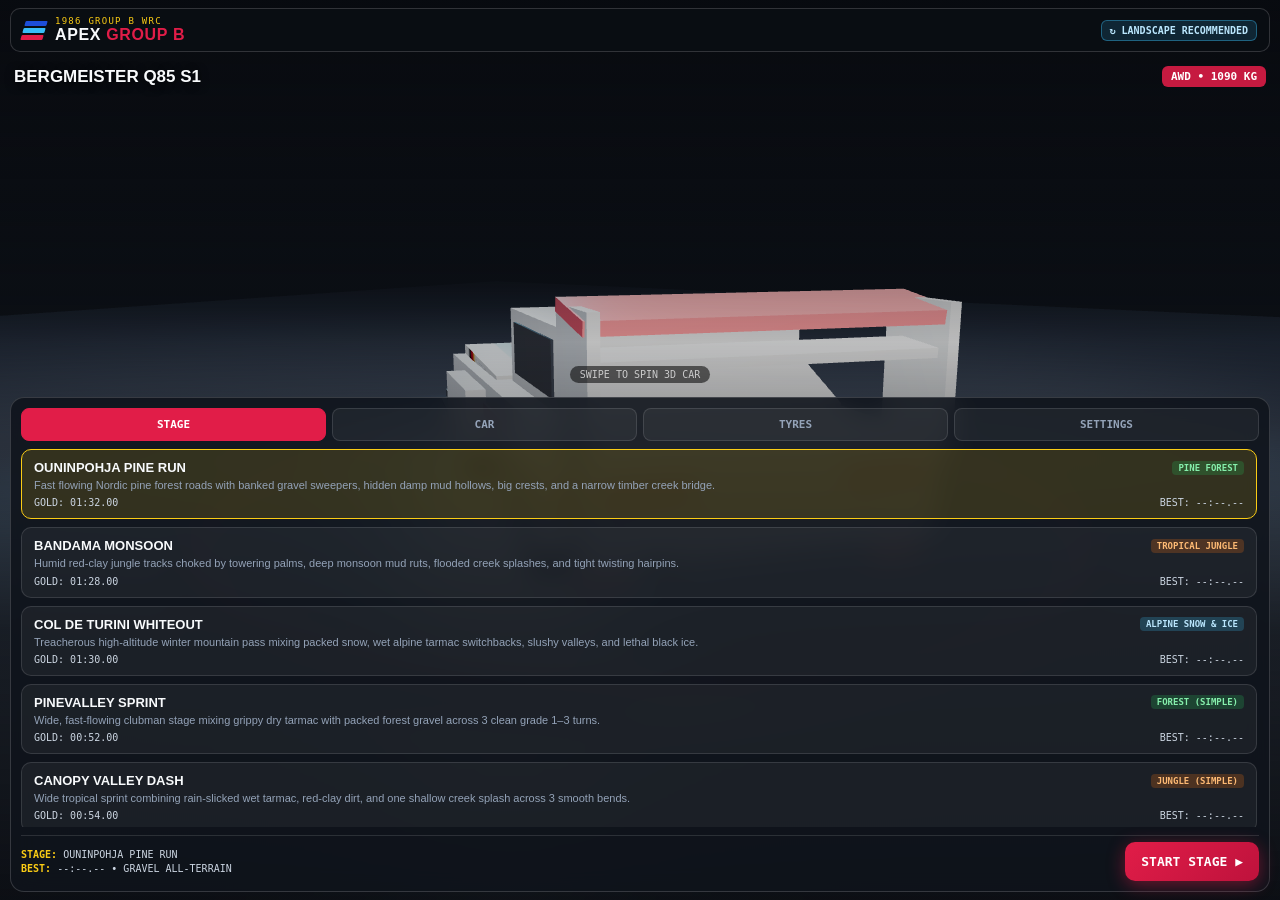
==== commit df80a4a3: "feat(mobile): add changeable cockpit camera FOV slider in settings" ====
--- a/mobile.html
+++ b/mobile.html
@@ -113,6 +113,11 @@
               <option value="snow">SNOWFALL (-8% GRIP)</option>
               <option value="storm">HEAVY STORM (-10% GRIP)</option>
             </select>
+          </div>
+
+          <div class="m-setting-row">
+            <label for="m-fov">COCKPIT CAMERA FOV (<span id="m-val-fov">74</span>°)</label>
+            <input id="m-fov" type="range" min="56" max="96" step="1" value="74" />
           </div>
 
           <div class="m-setting-row">
@@ -257,6 +262,6 @@
   <script src="src/physics.js?v=7"></script>
   <script src="src/reshade.js?v=4"></script>
   <script src="src/core.js?v=7"></script>
-  <script src="src/mobile.js?v=7"></script>
+  <script src="src/mobile.js?v=8"></script>
 </body>
 </html>
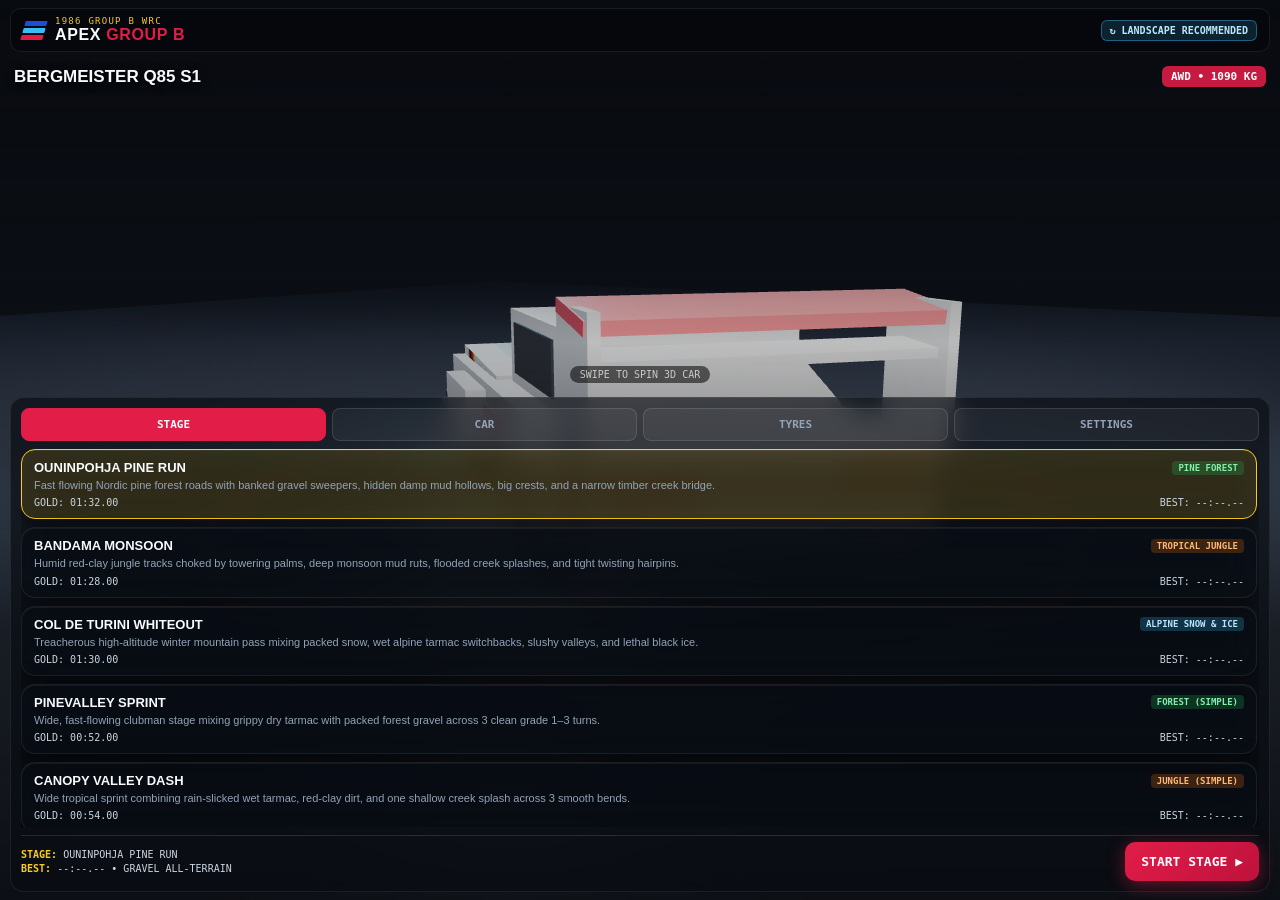
==== commit 0388797f: "fix(controls): preserve touchState object reference across stage starts" ====
--- a/mobile.html
+++ b/mobile.html
@@ -262,6 +262,6 @@
   <script src="src/physics.js?v=7"></script>
   <script src="src/reshade.js?v=4"></script>
   <script src="src/core.js?v=7"></script>
-  <script src="src/mobile.js?v=8"></script>
+  <script src="src/mobile.js?v=9"></script>
 </body>
 </html>
--- a/mobile.css
+++ b/mobile.css
@@ -1,7 +1,9 @@
 :root {
-  --bg-dark: rgba(11, 14, 19, 0.90);
-  --bg-card: rgba(15, 20, 28, 0.88);
-  --border: rgba(255, 255, 255, 0.16);
+  --bg-dark: rgba(6, 8, 12, 0.74);
+  --bg-card: rgba(9, 12, 18, 0.64);
+  --border: rgba(255, 255, 255, 0.08);
+  --glass-blur: blur(20px) saturate(135%);
+  --glass-shadow: 0 12px 32px rgba(0, 0, 0, 0.56), inset 0 1px 0 rgba(255, 255, 255, 0.06);
   --text: #f8fafc;
   --muted: #94a3b8;
   --accent-red: #e11d48;
@@ -767,3 +769,30 @@
 }
 .finish-stats-grid span { font-family: var(--font-mono); font-size: 9px; color: var(--muted); }
 .finish-stats-grid strong { font-family: var(--font-mono); font-size: 12px; }
+
+/* ==================== DARK FROSTED BENTO GLASS THEME ==================== */
+.m-topbar,
+.m-bottombar,
+.m-card,
+.m-setting-row,
+.m-radio,
+.hud-pill,
+.modal-card {
+  background: var(--bg-card);
+  border: 1px solid var(--border);
+  border-radius: 16px;
+  backdrop-filter: var(--glass-blur);
+  -webkit-backdrop-filter: var(--glass-blur);
+  box-shadow: var(--glass-shadow);
+}
+
+.m-grid,
+.m-settings-list {
+  gap: 10px;
+}
+
+.m-card,
+.m-setting-row {
+  border-radius: 14px;
+  background: rgba(10, 14, 21, 0.58);
+}
